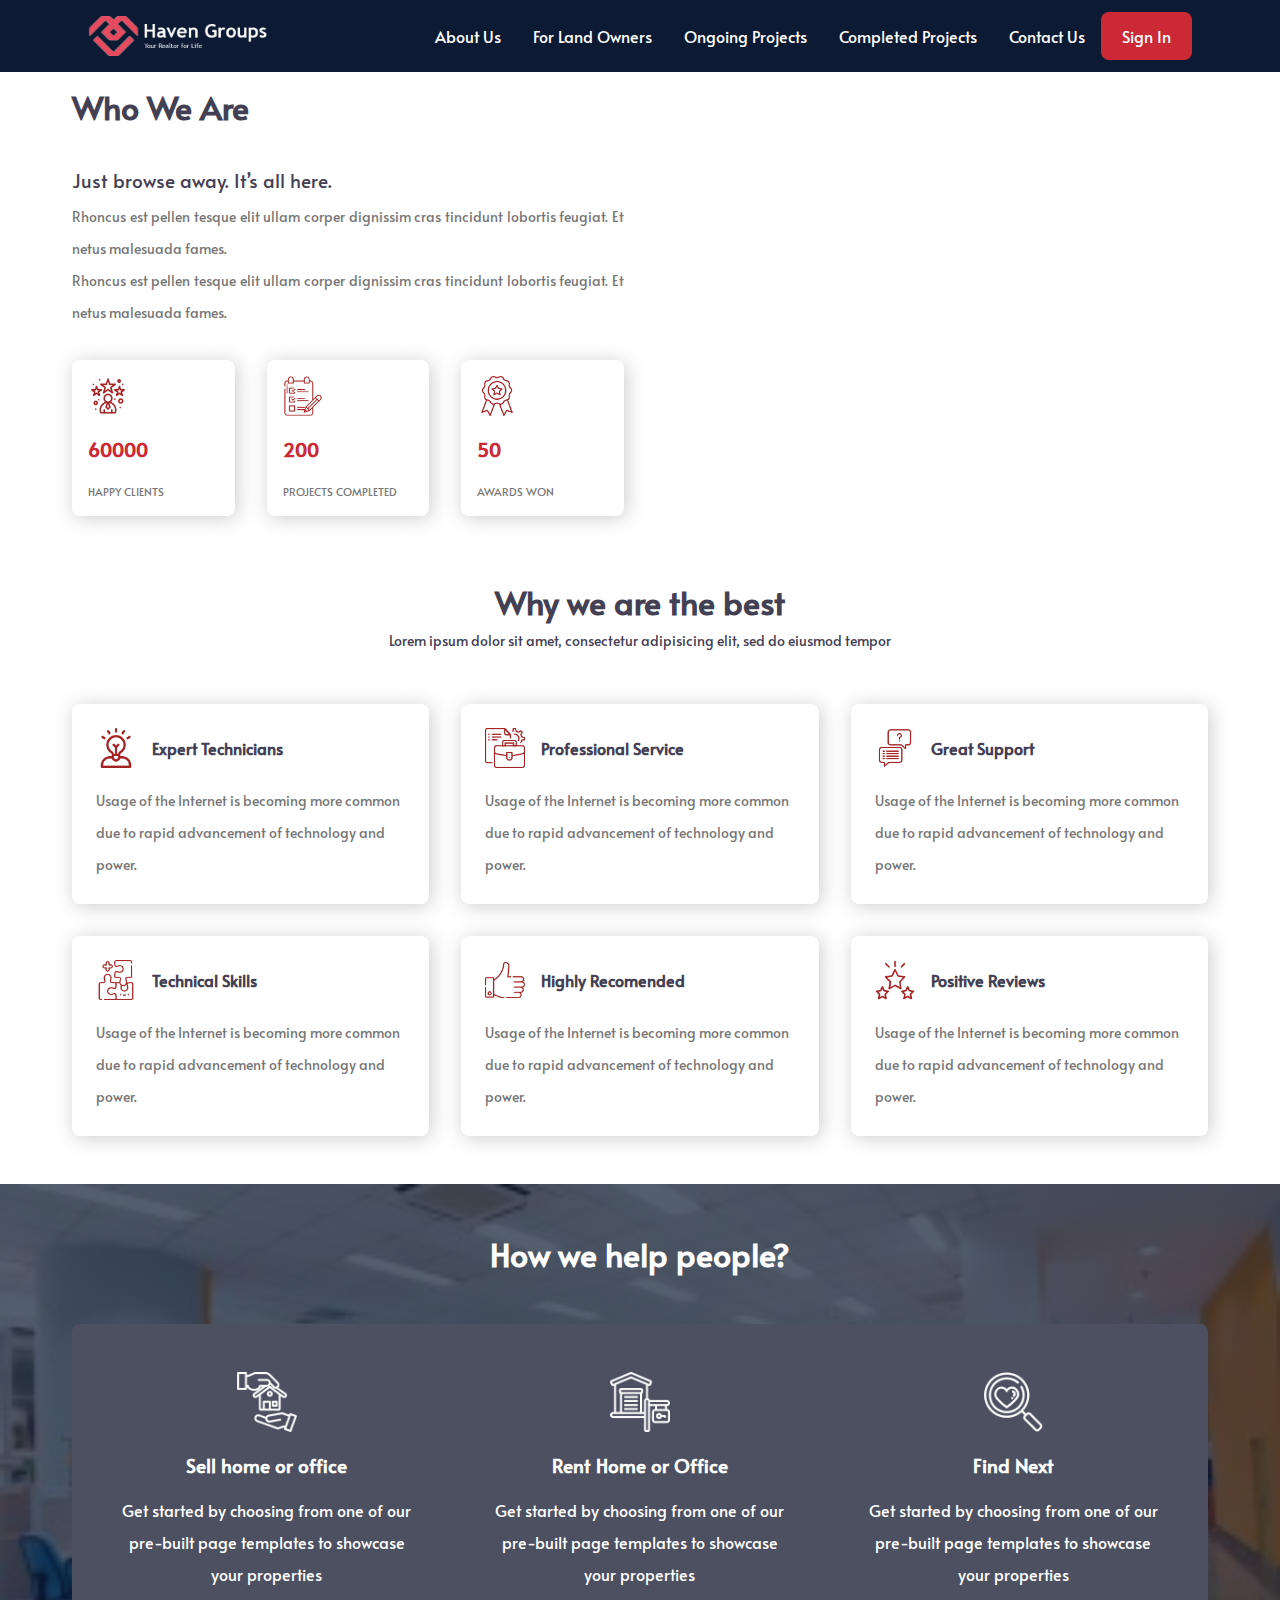
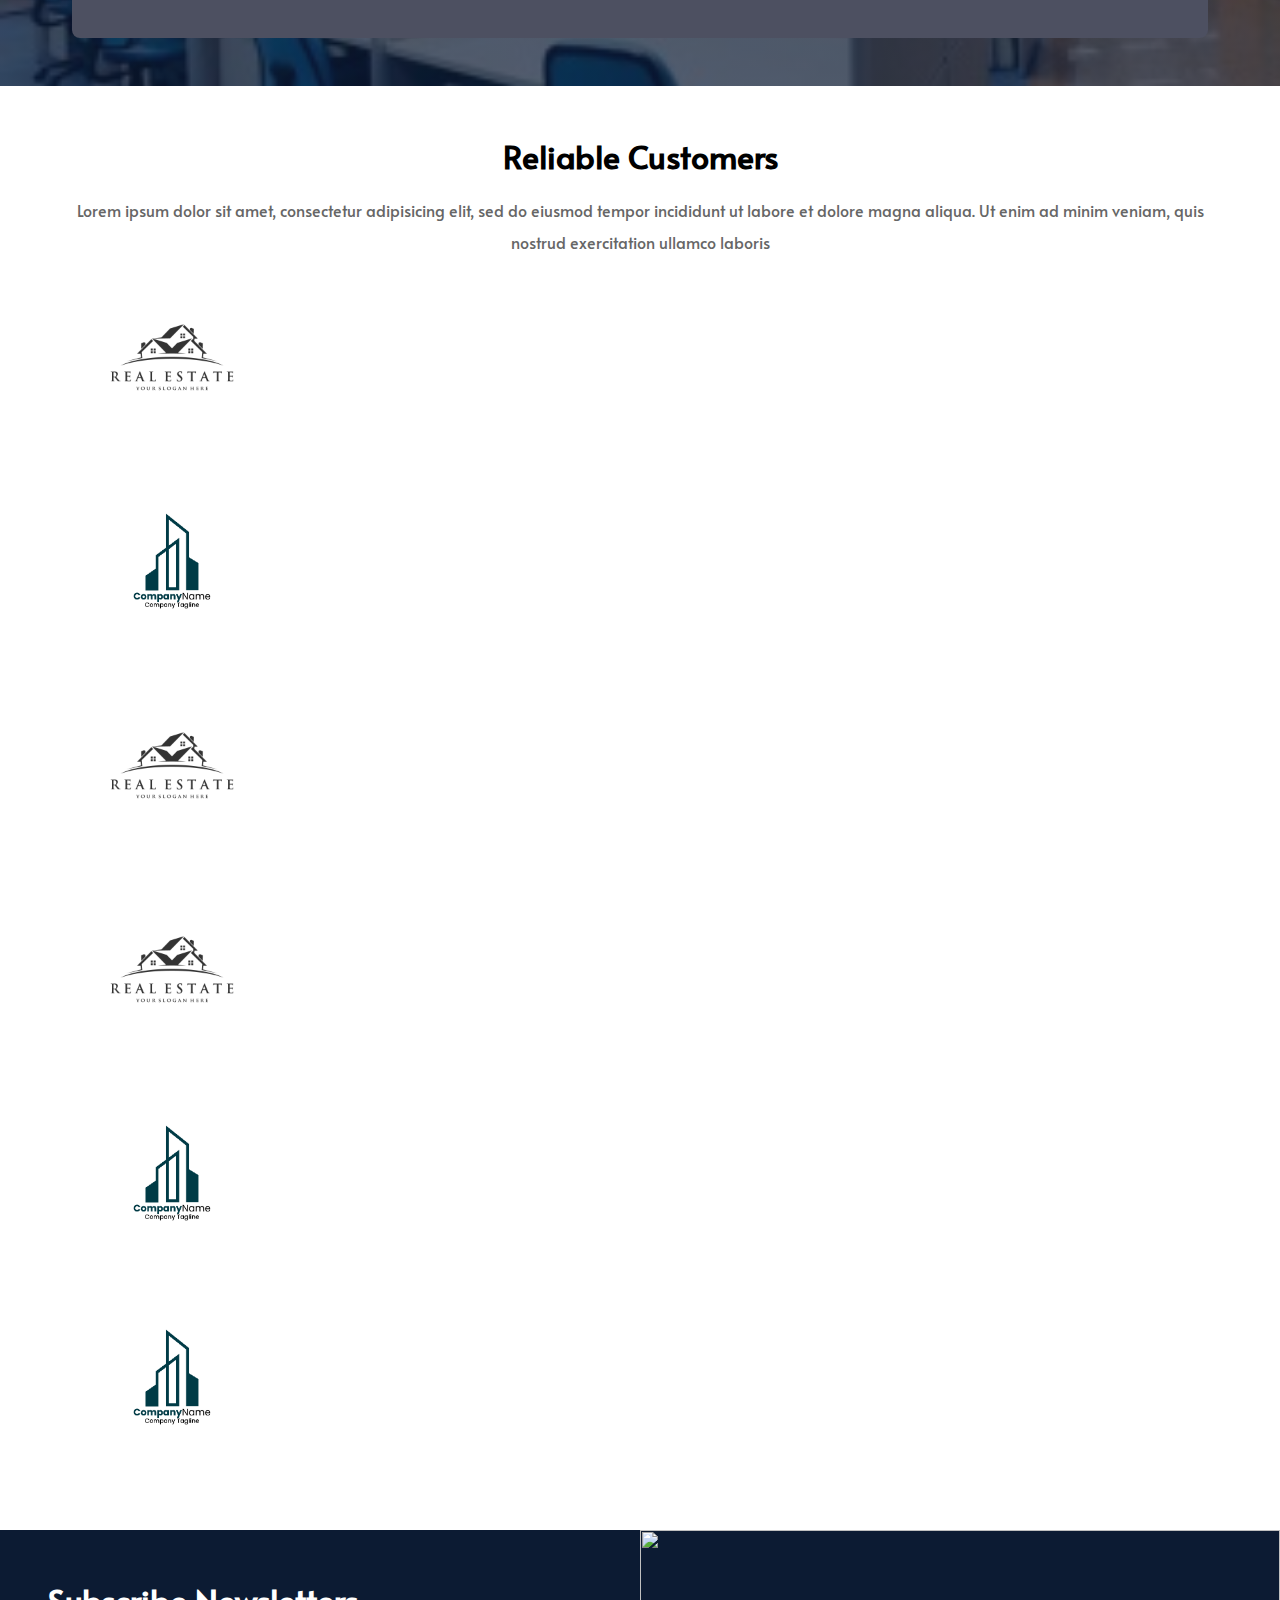
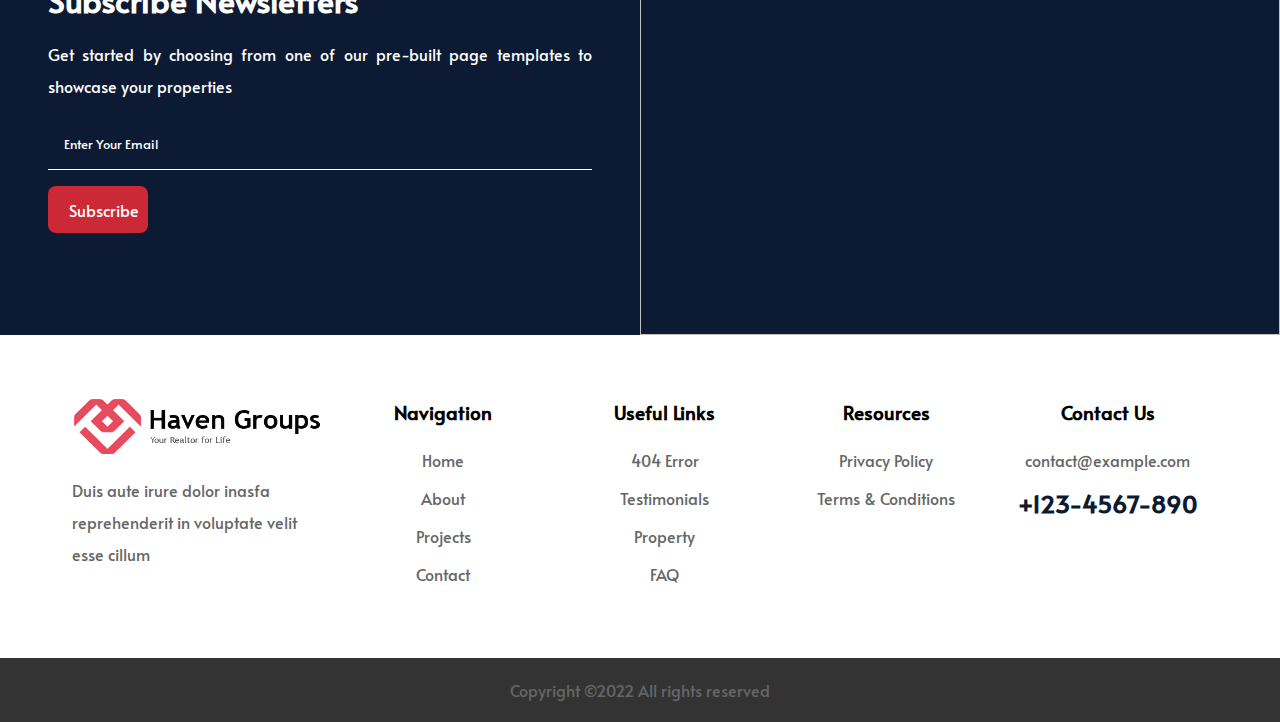
==== about.html @ 777bc242 "add about page and make it responsive" ====
<!DOCTYPE html>
<html lang="en">
<head>
    <meta charset="UTF-8">
    <meta http-equiv="X-UA-Compatible" content="IE=edge">
    <meta name="viewport" content="width=device-width, initial-scale=1.0">
    <title>About Us</title>
      <!-- Favicon link-->
      <link rel="icon" type="image/x-icon" href="assets/img/fav-icon.png">

      <!-- Slick-Carousel CSS CDN -->
      <link rel="stylesheet" href="https://cdnjs.cloudflare.com/ajax/libs/slick-carousel/1.9.0/slick-theme.min.css"
          integrity="sha512-17EgCFERpgZKcm0j0fEq1YCJuyAWdz9KUtv1EjVuaOz8pDnh/0nZxmU6BBXwaaxqoi9PQXnRWqlcDB027hgv9A=="
          crossorigin="anonymous" referrerpolicy="no-referrer" />
      <link rel="stylesheet" href="https://cdnjs.cloudflare.com/ajax/libs/slick-carousel/1.9.0/slick.min.css"
          integrity="sha512-yHknP1/AwR+yx26cB1y0cjvQUMvEa2PFzt1c9LlS4pRQ5NOTZFWbhBig+X9G9eYW/8m0/4OXNx8pxJ6z57x0dw=="
          crossorigin="anonymous" referrerpolicy="no-referrer" />
      <!-- Font Awesome CDN -->
      <script src="https://kit.fontawesome.com/272a6bdf68.js" crossorigin="anonymous"></script>
      <!-- Vendors Css Files -->
      <!-- Main Css File -->
      <link rel="stylesheet" href="assets/css/main.css">
</head>
<body>
    <!-- Header -->
    <header id="header">
        <div class="container">
            <div class="navigation">
                <a href="index.html" class="logo-img"><img src="assets/img/main-logo.png" alt="logo"></a>
                <ul id="mymenu" class="menu">
                    <li><a href="about.html">About Us</a></li>
                    <li><a href="#">For Land Owners</a></li>
                    <li><a href="#">Ongoing Projects</a></li>
                    <li><a href="#">Completed Projects</a></li>
                    <li><a href="#">Contact Us</a></li>
                    <li><a href="#" class="menu-btn">Sign In</a></li>
                </ul>
                <a href="javascript:void(0);" id="mobile" onclick="OpenNav(this)"><i class="fas fa-bars" id="mobile-menu"></i></a>
            </div>
        </div>
    </header>
<!-- Header End-->
<!-- About -->

<section class="about">
<div class="container">
      <!-- Breadcrumb -->
   <ul class="breadcrumb">
    <li><a href="index.html" class="active">Home</a></li>
    <li>About</li>
</ul>
<!-- Breadcrumb End-->
<h1 class="about-title">Who We Are</h1>
<div class="about-sides">
    <div class="about-text">
        <h4>Just browse away. It’s all here.</h4>
        <p>Rhoncus est pellen tesque elit ullam corper dignissim cras tincidunt lobortis feugiat. Et netus malesuada fames.</p>
        <p>Rhoncus est pellen tesque elit ullam corper dignissim cras tincidunt lobortis feugiat. Et netus malesuada fames.</p>
        <div class="honors">
            <div class="honor-box">
                <img src="assets/img/feedback.png" style="width:40px;" alt="">
                <h3 class="honor-number">60000</h3>
                <small class="honor-title">HAPPY CLIENTS</small>
            </div>
            <div class="honor-box">
                <img src="assets/img/checklist.png" style="width:40px;" alt="">
                <h3 class="honor-number">200</h3>
                <small class="honor-title">PROJECTS COMPLETED</small>
            </div>
            <div class="honor-box">
                <img src="assets/img/award.png" style="width:40px;" alt="">
                <h3 class="honor-number">50</h3>
                <small class="honor-title">AWARDS WON</small>
            </div>
        </div>
    </div>
    <div class="about-img"><img src="assets/img/newsletter-img.jpg" alt=""></div>
</div>


</div>
</section>
 <!-- About End-->
 <!-- Why Us -->
<section class="why-us">
<div class="container">
    <h1 class="text-center why-us-title">Why we are the best</h1>
    <p class="text-center why-us-second-title">Lorem ipsum dolor sit amet, consectetur adipisicing elit, sed do eiusmod tempor</p>
    <div class="why-us-container">
        <div class="why-us-boxes">
            <div><img src="assets/img/guru.png" style="width: 40px;" alt=""><h1>Expert Technicians</h1></div>
            <p>Usage of the Internet is becoming more common due to rapid advancement of technology and power.</p>
        </div>
        <div class="why-us-boxes">
            <div><img src="assets/img/portfolio.png" style="width: 40px;" alt=""><h1>Professional Service</h1></div>
            <p>Usage of the Internet is becoming more common due to rapid advancement of technology and power.</p>
        </div>
        <div class="why-us-boxes">
            <div><img src="assets/img/technical-support.png" style="width: 40px;" alt=""><h1>Great Support</h1></div>
            <p>Usage of the Internet is becoming more common due to rapid advancement of technology and power.</p>
        </div>
        <div class="why-us-boxes">
            <div><img src="assets/img/skills.png" style="width: 40px;" alt=""><h1>Technical Skills</h1></div>
            <p>Usage of the Internet is becoming more common due to rapid advancement of technology and power.</p>
        </div>
        <div class="why-us-boxes">
            <div><img src="assets/img/recommendation.png" style="width: 40px;" alt=""><h1>Highly Recomended</h1></div>
            <p>Usage of the Internet is becoming more common due to rapid advancement of technology and power.</p>
        </div>
        <div class="why-us-boxes">
            <div><img src="assets/img/star.png" style="width: 40px;" alt=""><h1>Positive Reviews</h1></div>
            <p>Usage of the Internet is becoming more common due to rapid advancement of technology and power.</p>
        </div>
    </div>

</div>
</section>


 <!-- Why Us End-->

<!-- CTA -->
<section class="cta">
    <div class="container">
        <h1 class="text-center main-title-2">How we help people?</h1>
        <div class="cta-container">
            <div class="cta-box">
                <img src="assets/img/sell.png" style="width:60px;" alt="">
                <h3>Sell home or office</h3>
                <p>Get started by choosing from one of our pre-built page templates to showcase your properties</p>
            </div>
            <div class="cta-box">
                <img src="assets/img/rent.png" style="width:60px;" alt="">
                <h3>Rent Home or Office</h3>
                <p>Get started by choosing from one of our pre-built page templates to showcase your properties</p>
            </div>
            <div class="cta-box">
                <img src="assets/img/find.png" style="width:60px;" alt="">
                <h3>Find Next</h3>
                <p>Get started by choosing from one of our pre-built page templates to showcase your properties</p>
            </div>
        </div>
    </div>
    </section>
<!-- CTA End-->
<!-- Customers -->
<section class="customer" style="margin-top: 0;">
    <div class="container">
        <h1 class="text-center customer-title">Reliable Customers</h1>
        <p class="text-center">Lorem ipsum dolor sit amet, consectetur adipisicing elit, sed do eiusmod tempor incididunt ut labore et dolore magna aliqua. Ut enim ad minim veniam, quis nostrud exercitation ullamco laboris</p>
        <div class="responsive-3">
            <div><img src="assets/img/logo-1.png" style="width:200px;" alt=""></div>
            <div><img src="assets/img/logo-2.png" style="width:200px;" alt=""></div>
            <div><img src="assets/img/logo-1.png" style="width:200px;" alt=""></div>
            <div><img src="assets/img/logo-1.png" style="width:200px;" alt=""></div>
            <div><img src="assets/img/logo-2.png" style="width:200px;" alt=""></div>
            <div><img src="assets/img/logo-2.png" style="width:200px;" alt=""></div>
        </div>
    </div>
    </section>
    <!-- Customers End-->
    <!-- Newsletter -->
    <section class="newsletter">
    
        <div class="sides">
            <div class="left">
                <h1>Subscribe Newsletters</h1>
                <p>Get started by choosing from one of our pre-built page templates to showcase your properties</p>
                <form action="">
                    <input type="text" class="newsletter-input" placeholder="Enter Your Email">
                    <a href="#" class="newsletter-btn">Subscribe</a>
                </form>
            </div>
          <img src="assets/img/newsletter-img.jpg" alt="">
        </div>
    
    </section>
<!-- Newsletter End -->

<!-- Footer -->
<footer>
    <div class="container">
        <div class="footer-columns">
            <div class="info-column">
                <img src="assets/img/main-logo-black.png" style="width:250px;" alt="">
                <p>Duis aute irure dolor inasfa reprehenderit in voluptate velit esse cillum</p>
                <ul>
                    <li><a href="#"><i class="fab fa-facebook"></i></a></li>
                    <li><a href="#"><i class="fab fa-twitter"></i></a></li>
                    <li><a href="#"><i class="fab fa-linkedin"></i></a></li>
                    <li><a href="#"><i class="fab fa-instagram"></i></a></li>
                </ul>
            </div>
            <div class="navigation-column">
                <h3>Navigation</h3>
                <ul>
                    <li><a href="#">Home</a></li>
                    <li><a href="#">About</a></li>
                    <li><a href="#">Projects</a></li>
                    <li><a href="#">Contact</a></li>
                </ul>
            </div>
            <div class="useful-column">
                <h3>Useful Links</h3>
                <ul>
                    <li><a href="#">404 Error</a></li>
                    <li><a href="#">Testimonials</a></li>
                    <li><a href="#">Property</a></li>
                    <li><a href="#">FAQ</a></li>
                </ul>
            </div>
            <div class="resource-column">
                <h3>Resources</h3>
                <ul>
                    <li><a href="#">Privacy Policy</a></li>
                    <li><a href="#">Terms & Conditions</a></li>
                 
                </ul>
            </div>
            <div class="contact-column">
                <h3>Contact Us</h3>
                <ul>
                    <li><a href="mailto:contact@example.com">contact@example.com</a></li>
                    <li><a href="tel:+123-4567-890">+123-4567-890</a></li>
                 
                </ul>
            </div>
        </div>
    </div>
    <div class="footer-2"><p class="text-center">Copyright ©2022 All rights reserved</p></div>

</footer>


<!-- Footer End-->



       <!-- Jquery CDN -->
       <script src="https://ajax.googleapis.com/ajax/libs/jquery/3.6.0/jquery.min.js"></script>
    <!--Slick-Carousel Js CDN  -->
    <script src="https://cdnjs.cloudflare.com/ajax/libs/slick-carousel/1.9.0/slick.min.js"
        integrity="sha512-HGOnQO9+SP1V92SrtZfjqxxtLmVzqZpjFFekvzZVWoiASSQgSr4cw9Kqd2+l8Llp4Gm0G8GIFJ4ddwZilcdb8A=="
        crossorigin="anonymous" referrerpolicy="no-referrer"></script>
 
    <!-- Main Js File -->
    <script src="assets/js/app.js"></script>
</body>
</html>
---- assets/css/main.css ----
@import url('https://fonts.googleapis.com/css2?family=Alata&display=swap');
/* Utilities*/
*{
    margin: 0;
    padding: 0;
    box-sizing: border-box;
    font-family: 'Alata', sans-serif;
}

.container{
    max-width: var(--max-width);
    margin: auto;
   padding: 0 2rem;
}
body,html{
    overflow-x: hidden;
    background-color: #FFFFFF;
   
}
p{
    text-align: justify;
    line-height: 32px;
}
ul{
    list-style: none;
}
a{
    text-decoration: none;
}
.text-center{
    text-align: center;
}

:root{
    --primary-color:#0C1B33;
    --link-hover:#FC814A;
    --light-color:#FFFFFF;
    --dark-button:#CC2936;
    --light-button:transparent;
    --button-hover:#EF959D;
    --dark-color:#000000;
    --max-width:1200px;
}
img{
    width: 100%;
}
.slick-next:before,.slick-prev:before{
    color: #000;
    font-size: 2rem;
}

/* Utilities End*/
/* Header */
header{
    background-color: var(--primary-color);
    transition: all 0.5s ease-in-out;
  
}
#header.sticky{
    position: fixed;
    top: 0;
    z-index: 5;
    transition: all 0.5s ease-in-out;
    width: 100%;
}
.navigation{
    display: grid;
    align-items: center;
    justify-content: space-between;
    padding: 1rem;
    grid-template-columns: repeat(2, 1fr);
}
.navigation .logo-img{
    width: 180px;
    align-items: center;
    display: flex;
}
.navigation ul{
    display: flex;
    align-items: center;
    justify-self: flex-end;
}
.navigation ul li a{
    color: var(--light-color);
    padding: 1rem;
    transition: all 0.5s ease;
    white-space: nowrap;
}
.navigation ul li a:hover{
    color: var(--link-hover);
}
.navigation ul li .menu-btn{
    color: var(--light-color);
    background-color: var(--dark-button);
    padding:0.8rem 1.3rem;
    border-radius: 8px;
    font-size: 1rem;
    transition: all 0.3s ease;
}
.navigation ul li .menu-btn:hover{
    background-color: var(--button-hover);
    color: var(--light-color);
}
.navigation .fa-bars{
    color: var(--light-color);
    font-size: 2rem;
    display: none;
}
.navigation .fa-x{
    color: var(--light-color);
    font-size: 2rem;
    display: none;
}

/* Header End*/
/* Option */
.option{
    padding: 1rem 0;
}
.option form{
    display: grid;
    grid-template-columns: repeat(4, 1fr);
    gap: 1.5rem;
    justify-content: center;
    align-items: center;
}
.option form select{
    padding: 0.9rem 2rem 0.9rem 1rem;
    border: 1px solid #ccc;
    outline: none;
    border-radius: 5px;
    font-size: 0.9rem;
    box-sizing: content-box !important;
}
.option form select option{ 
    font-size: 0.9rem;
}
.option form .search-btn{
    background-color: #0C1B33;
    color: #FFFFFF;
    padding:1rem;
    text-align: center;
    border-radius: 8px;
    font-size: 1rem;
    width: 100px;
    transition: all 0.3s ease;
}
.option form .search-btn:hover{
    background-color:#13adb3;
}
/* Option End*/
/* Hero */
.hero{
    background:linear-gradient(rgba(20,20,20,0.5),rgba(20,20,20,0.5)), url('../img/hero-img.jpg')no-repeat center center / cover;
    height: 100vh;
}
.hero .hero-content{
    display: grid;
    grid-template-columns: repeat(2, 1fr);
    align-items: center;
    height: 100vh;
}
.hero .hero-content .content h1{
    color: #FFFFFF;
    font-size: 3rem;
}
.hero .hero-content .content p{
    color: #FFFFFF;
    padding: 1.5rem 0;
}
.hero .hero-content .content .hero-btn{
    color: #FFFFFF;
    border: 1px solid #FFFFFF;
    padding: 1rem;
    border-radius: 4px;
    outline: none;
    overflow: hidden;
    font-size: 1.2rem;
    position: relative;
    display: inline-block;
    transition: all 0.5s ease;
}
.hero .hero-content .content .hero-btn::before{
    content: "";
    position: absolute;
    height: 150px;
    background-color: rgba(255, 255, 255,0.5);
    left: -80%;
    transform:rotate(35deg);
    width:70px;
    top: -100%;
    transition: all 120ms linear;
}

.hero .hero-content .content .hero-btn:hover::before{
    left: 120%;
}
/* Hero */
/* Services */

.service{
    padding: 3rem 0;
}
.service .service-boxes{
    display: grid;
    grid-template-columns: repeat(3, 1fr);
    align-items: center;
    gap: 2rem;
  
}
.service .service-boxes .box{
    display: flex;
    background-color:white;
    border-radius: 5px;
    padding: 1rem;
    transition: all 0.5s ease-in;
}
.service .service-boxes .box:hover{
    box-shadow: 0 0 5px #888;
}
.service .service-boxes .box img{
    align-self: flex-start;
    padding-right: 0.8rem;
}
.service .service-boxes .box .box-text h3{
    color: #222;
}
.service .service-boxes .box .box-text p{
    color: #666;
    text-align: justify;
    padding-top: .7rem;
}

/* Services End*/
/* Properties */
.responsive{
    margin: 3rem 0;
}
.main-title{
    font-size: 2rem;
}
.property{
    padding: 3rem 0;
}
.card-img{
    position: relative;
    overflow: hidden;
    border-radius: 8px;
    margin: 0 1rem;
}
.card-img img{
    transition: 0.6s ease-in-out;
}
.card-img:hover img{
    transform: scale(1.5);
}
.card-img .img-tag{
    background-color: #CC2936;
    color: #FFFFFF;
    padding: 0.6rem 1rem;
    display: inline-block;
    font-size: 16px;
    position: absolute;
    top: 1rem;
    right: -5px;
}
.card .card-content{
    margin: 1rem;
}
.card .card-title{
    display: flex;
    justify-content: flex-start;
    align-items: center;
    font-size: 1rem;
    margin-bottom: 1rem;
}
.card .card-title .title-tag{
    display: inline-block;
    background-color:orange;
    color: #111;
    text-align: center;
    padding: 0.3rem 0.5rem;
    font-size: 14px;
    margin-left: 1rem;
}
.card .card-text{
    padding: 1.5rem 0;
    border-top: 1px solid #ccc;
    border-bottom: 1px solid #ccc;
}
.card .card-text small{
    color: #555;
}
.card .card-text div{
    display: flex;
    justify-content: space-between;
    align-items: center;
    margin-top: 1rem;
}
.card-btn{
    background-color: #0C1B33;
    color: #FFFFFF;
    padding: 1rem;
    text-align: center;
    font-size: 1rem;
    border-radius: 8px;
    margin: 1rem auto;
    display: block;
    width: 150px;
    transition: all 0.3s ease;
}
.card-btn:hover{
    background-color: #13adb3;
}

/* Properties End*/
/* CTA */
.cta{
    padding:3rem 0;
    background:linear-gradient(rgba(12, 27, 51,0.7),rgba(12, 27, 51,0.7)), url('../img/gallery/property3.jpg')no-repeat center center / cover;
}
.cta .main-title-2{
    color: #FFFFFF;
    font-size: 2rem;
    padding-bottom: 3rem;
}
.cta .cta-container{
    background-color: #4D5061;
    display: grid;
    grid-template-columns: repeat(3, 1fr);
    padding: 2rem;
    gap: 3rem;
    border-radius: 8px;
}
.cta .cta-box{
    padding: 1rem;
    text-align: center;
    color: #FFFFFF;
}
.cta .cta-box h3{
    padding: 1rem 0;
}
.cta .cta-box p{
    text-align: center;
}
/* CTA End*/
/* Property-2 */
.property-2 .img-tag{
    background-color:orange;
    color: #FFFFFF;
}
.property-2 .main-title{
    margin-top: 3rem;
}

/* Property-2 End*/
/* Testimonials */

.Testimonials{
    padding: 3rem 0;
    background-color: #FFFFFF;
}
.Testimonials .main-title{
    padding-bottom: 3rem;
}

.Testimonials .responsive-2 .single-card{
    padding: 2rem;
    border: 1px solid #ccc;
    border-radius: 5px;
    background-color: white;
    display: flex;
    justify-content: center;
    align-items: center;
    flex-direction: column;
  
}
.Testimonials .responsive-2 .single-card img{
    border-radius: 50%;
    width: 100px;
    height: 100px;
    display: block;
    margin: auto;
}
.Testimonials .responsive-2 .single-card p{
    text-align: center;
    color: #444;
    padding-top: 1rem;
}
.Testimonials .responsive-2 .single-card h4{
    text-align: center;
    padding: 1rem 0;
}
.Testimonials .responsive-2 .single-card small{
    text-align: center;
    color: #666;
    display: block;
}

.slick-slide {
    margin-right:10px;
    margin-left:10px;
}

/* Testimonials End*/
/* Blog */
.blog .blog-title{
    padding: 3rem 0;
}
.blog-container{
    display: grid;
    grid-template-columns: repeat(3, 1fr);
    gap: 1rem;
    justify-content: center;
    align-items: center;
}
.blog .blogs .blog-img-container{
    position: relative;
    overflow: hidden;
}
.blog .blogs .blog-img-container img:hover{
transform: scale(2);
}
.blog .blogs .blog-img-container img{
    transition: 0.6s ease-in-out;
    border-top-left-radius: 10px;
    border-top-right-radius: 10px;
    height: 220px;
}
.blog .blogs .blog-content{
    background-color:white;
    border-bottom-left-radius: 10px;
    border-bottom-right-radius: 10px;
    padding: 1rem;
}
.blog .blogs .blog-content small{
    color: #666;
}

.blog .blogs .blog-content h2{
    color: #CC2936;
    padding: 1rem 0;
}
.blog .blogs .blog-content p{
    text-align: justify;
    color: #666;
}

/* Blog End*/
/* Customers */
.customer{
    background-color: white;
    margin-top: 3rem;
    padding-bottom: 3rem;
}
.customer .customer-title{
    padding: 3rem 0 1rem 0;
}
.customer p{
    color: #666;
}

/* Customers End*/
/* Newsletter */
.newsletter{
margin-bottom: 3rem;
}
.newsletter .sides{
    display: grid;
    grid-template-columns: repeat(2, 1fr);
    background-color: #0C1B33;
    color: #FFFFFF;
   
}
.newsletter .sides .left{
    padding: 3rem 3rem 0 3rem;
   
}
.newsletter .sides .left p{
    padding-top: 1rem;
}
.newsletter .sides .left h1{
    font-size: 2rem;
}
.newsletter .sides img{
  height: 45vh;
  object-fit: cover;
 
}
.newsletter .sides .left form{
    display: flex;
    padding-top: 1rem;
    flex-direction: column;
    max-width: 600px;
}
.newsletter .sides .left form .newsletter-btn{
    color: var(--light-color);
    background-color: var(--dark-button);
    padding:0.8rem 1.3rem;
    border-radius: 8px;
    display: inline;
    width: 100px;
    margin-top: 1rem;
    font-size: 1rem;
    transition: all 0.3s ease;
}
.newsletter .sides .left form .newsletter-btn:hover{
    background-color: var(--button-hover);
    color: var(--light-color);
}
.newsletter .sides .left form input{
    background: var(--light-button);
    outline: none;
    border: none;
    border-bottom: 1px solid #FFFFFF;
    padding: 1rem;
    color: #FFFFFF;
}
.newsletter .sides .left form input::placeholder{
    color: #FFFFFF;
}
/* Newsletter End*/
/* Footer */
.footer-columns{
    display: grid;
    grid-template-columns: repeat(5,1fr);
    gap: 1.3rem;
    padding: 1rem 0 2rem 0;
}
.footer-columns h3{
    text-align: center;
}
.info-column p{
    color: #666;
    padding-top: 1rem;
    text-align: left;
}
.info-column ul{
    display: flex;
    justify-content:flex-start;
    align-items: center;
    padding-top: 1rem;
}
.info-column ul li a{
    color: #999;
    font-size: 1.1rem;
    padding: 1rem 1rem 1rem 0;
    transition: 0.3s ease-in-out;
}
.info-column ul li a:hover{
    color: var(--dark-button);
}
.navigation-column ul{
display: flex;
flex-direction: column;
justify-content: center;
margin-top: 1rem;
}
.navigation-column ul li a{
    text-align: center;
    display: block;
    padding: .5rem;
    transition: 0.3s ease-in-out;
    color: #666;
}
.useful-column ul{
    display: flex;
flex-direction: column;
justify-content: center;
margin-top: 1rem;
}
.useful-column ul li a{
    text-align: center;
    display: block;
    padding: .5rem;
    transition: 0.3s ease-in-out;
    color: #666;
}
.resource-column ul{
    display: flex;
    flex-direction: column;
    justify-content: center;
    margin-top: 1rem;
}
.resource-column ul li a{
    text-align: center;
    display: block;
    padding: .5rem;
    transition: 0.3s ease-in-out;
    color: #666;
}
.contact-column ul{
    display: flex;
    flex-direction: column;
    justify-content: center;
    margin-top: 1rem;
}
.contact-column ul li a{
    text-align: center;
    display: block;
    padding: .5rem;
    transition: 0.3s ease-in-out;
    color: #666;
}
.navigation-column a:hover,
.useful-column a:hover,
.resource-column a:hover,
.contact-column a:hover{
    color: var(--dark-button);
}
.contact-column ul li:last-child a{
    color: #0C1B33;
    font-size: 1.5rem;
    font-weight: 900;
}
.contact-column ul li:last-child a:hover{
    color: var(--dark-button);
}
.footer-2{
    padding: 1rem;
    background-color: #333;
    margin-top: 1rem;
}
.footer-2 p{
    color: #666;
}
/* Footer End*/
/* Breadcrumb */
.breadcrumb{
    display: flex !important;
    padding: 2rem 0;
}
.breadcrumb li + li:before{
    content: "/\00a0";
    color: #0C1B33;
    padding: 8px;
}
.breadcrumb li a,.breadcrumb li{
    font-size: 15px;
    color: #666;
    transition: 0.3s ease;
}
.breadcrumb li a{
    color: rgb(71, 71, 214);
}
.breadcrumb li a:hover{
    color: var(--dark-button);
}
/* Breadcrumb End*/
/* About */
.about{
    background-color: #FFFFFF;
}
.about-title{
    margin-bottom: 2rem;
    font-size: 2rem;
    color: #444054;
}
.about-sides{
    display: grid;
    gap: 2rem;
    grid-template-columns: repeat(2, 1fr);
}
.about-text h4{
    padding: .4rem 0;
    font-size: 1.2rem;
    color: #444054;
    font-weight: 500;
}
.about-text p{
    color: #777;
    font-size: .9rem;
    text-align: justify;
   
}
.honors{
    display: grid;
    grid-template-columns: repeat(3, 1fr);
    gap: 2rem;
    margin-top: 2rem;
}
.about-img img{
    border-radius:10px;
    object-fit: cover;
}
.honor-box{
    background-color: #FFFFFF;
    box-shadow: 2px 2px 20px #ccc;
    padding: 1rem;
    border-radius: 8px;
}
.honor-box h3{
    padding: 1rem 0;
    color: var(--dark-button);
}
.honor-box small{
    font-size: .7rem;
    color: #777;
}

/* About End*/
/* Why-Us */
.why-us{
    padding-top: 4rem;
    background-color: #FFFFFF;
}
.why-us-container{
    display: grid;
    grid-template-columns: repeat(3, 1fr);
    gap: 2rem;
    margin-top: 3rem;
    padding-bottom: 3rem;
}
.why-us-title{
    color: #444054;
    font-size: 2rem;
}
.why-us-second-title{
    color: #444054;
    font-size: .9rem;
    font-weight: 400;
}
.why-us-boxes{
    background-color: #FFFFFF;
    box-shadow: 2px 2px 20px #ccc;
    padding: 1.5rem;
    border-radius: 8px;
}
.why-us-boxes div{
    display: flex;
    justify-content:flex-start;
    align-items: center;

}
.why-us-boxes div h1{
    padding-left: 1rem;
    color: #444054;
    font-size: 1rem;
}
.why-us-boxes p{
    color: #777;
    font-size: .9rem;
    text-align: left;
    padding-top: 1rem;

}
/* Why-Us End*/


/* SmartPhones*/
@media(max-width:500px){
    .navigation{
        grid-template-columns: 1fr 1fr 1fr;
        justify-content: space-between;
    }
    .navigation .menu{
      display: none;
    }
    .navigation .menu.responsive{
        display: flex;
        flex-direction: column;
        justify-self: center;
        order: 3;
        margin-top: 1rem;
        grid-column: 1 / span 3;
    }
    .navigation .menu.responsive li a{
        text-align: center;
        padding: 1rem 0;
        display: block;
    }
    .fa-bars{
        display: block !important;
        text-align: right !important;
        
    }
    #mobile{
        grid-column: 2 / span 3;
    }
    .fa-x{
        display: block !important;
        text-align: right; 
    }
    .navigation .menu.responsive .fa-bars{
        display: block !important;
        text-align: right; 
    }
    .navigation .menu.responsive .fa-x{
        display: block !important;
        text-align: right; 
    }
    .menu-btn{
        padding: 1rem !important;
    }
    .option form{
        grid-template-columns: 1fr;
    }
    .hero .hero-content{
        grid-template-columns: 1fr;
        text-align: center;
    }
  
    .hero .hero-content h1{
        font-size: 2.5rem !important;
    }
    .service .service-boxes{
        grid-template-columns: 1fr;
    }
    .cta .cta-container{
        grid-template-columns: 1fr;
    }
    .blog-container{
        grid-template-columns: 1fr;
    }
    .newsletter .sides{
        grid-template-columns: 1fr;
    }
    .newsletter .left{
        padding-bottom: 2.5rem !important;
    }
    .footer-columns{
        grid-template-columns: 1fr;
    }
    .info-column img{
        display: block;
        margin: auto;
    }
    .info-column p{
        text-align: center !important;
    }
    .info-column ul{
        justify-content: center;
    }
    .about-sides{
        grid-template-columns: 1fr;
    }
    .honors{
        grid-template-columns: 1fr;
    }
    .honor-box{
        text-align: center;
    }
    .why-us-container{
        grid-template-columns: 1fr;
    }
}


/*SmartPhones End*/
/* Tablets */
@media (min-width:501px) and (max-width:990px){
    .navigation{
        grid-template-columns: 1fr 1fr 1fr;
        justify-content: space-between;
    }
    .navigation .menu{
      display: none;
    }
    .navigation .menu.responsive{
        display: flex;
        flex-direction: column;
        justify-self: center;
        order: 3;
        margin-top: 1rem;
        grid-column: 1 / span 3;
    
    }
    .navigation .menu.responsive li a{
        text-align: center;
        padding: 1rem 0;
        display: block;
    }
    .fa-bars{
        display: block !important;
        text-align: right !important;
        
    }
    #mobile{
        grid-column: 2 / span 3;
    }
    .fa-x{
        display: block !important;
        text-align: right; 
    }
    .navigation .menu.responsive .fa-bars{
        display: block !important;
        text-align: right; 
    }
    .navigation .menu.responsive .fa-x{
        display: block !important;
        text-align: right; 
    }
    .menu-btn{
        padding: 1rem !important;
    }
    .option form{
        grid-template-columns: 1fr;
    }
    .about-sides{
        grid-template-columns: 1fr;
    }
    .honors{
        grid-template-columns: 1fr;
    }
    .honor-box{
        text-align: center;
    }
    .why-us-container{
        grid-template-columns: repeat(2, 1fr);
    }
}


/* Tablets End*/
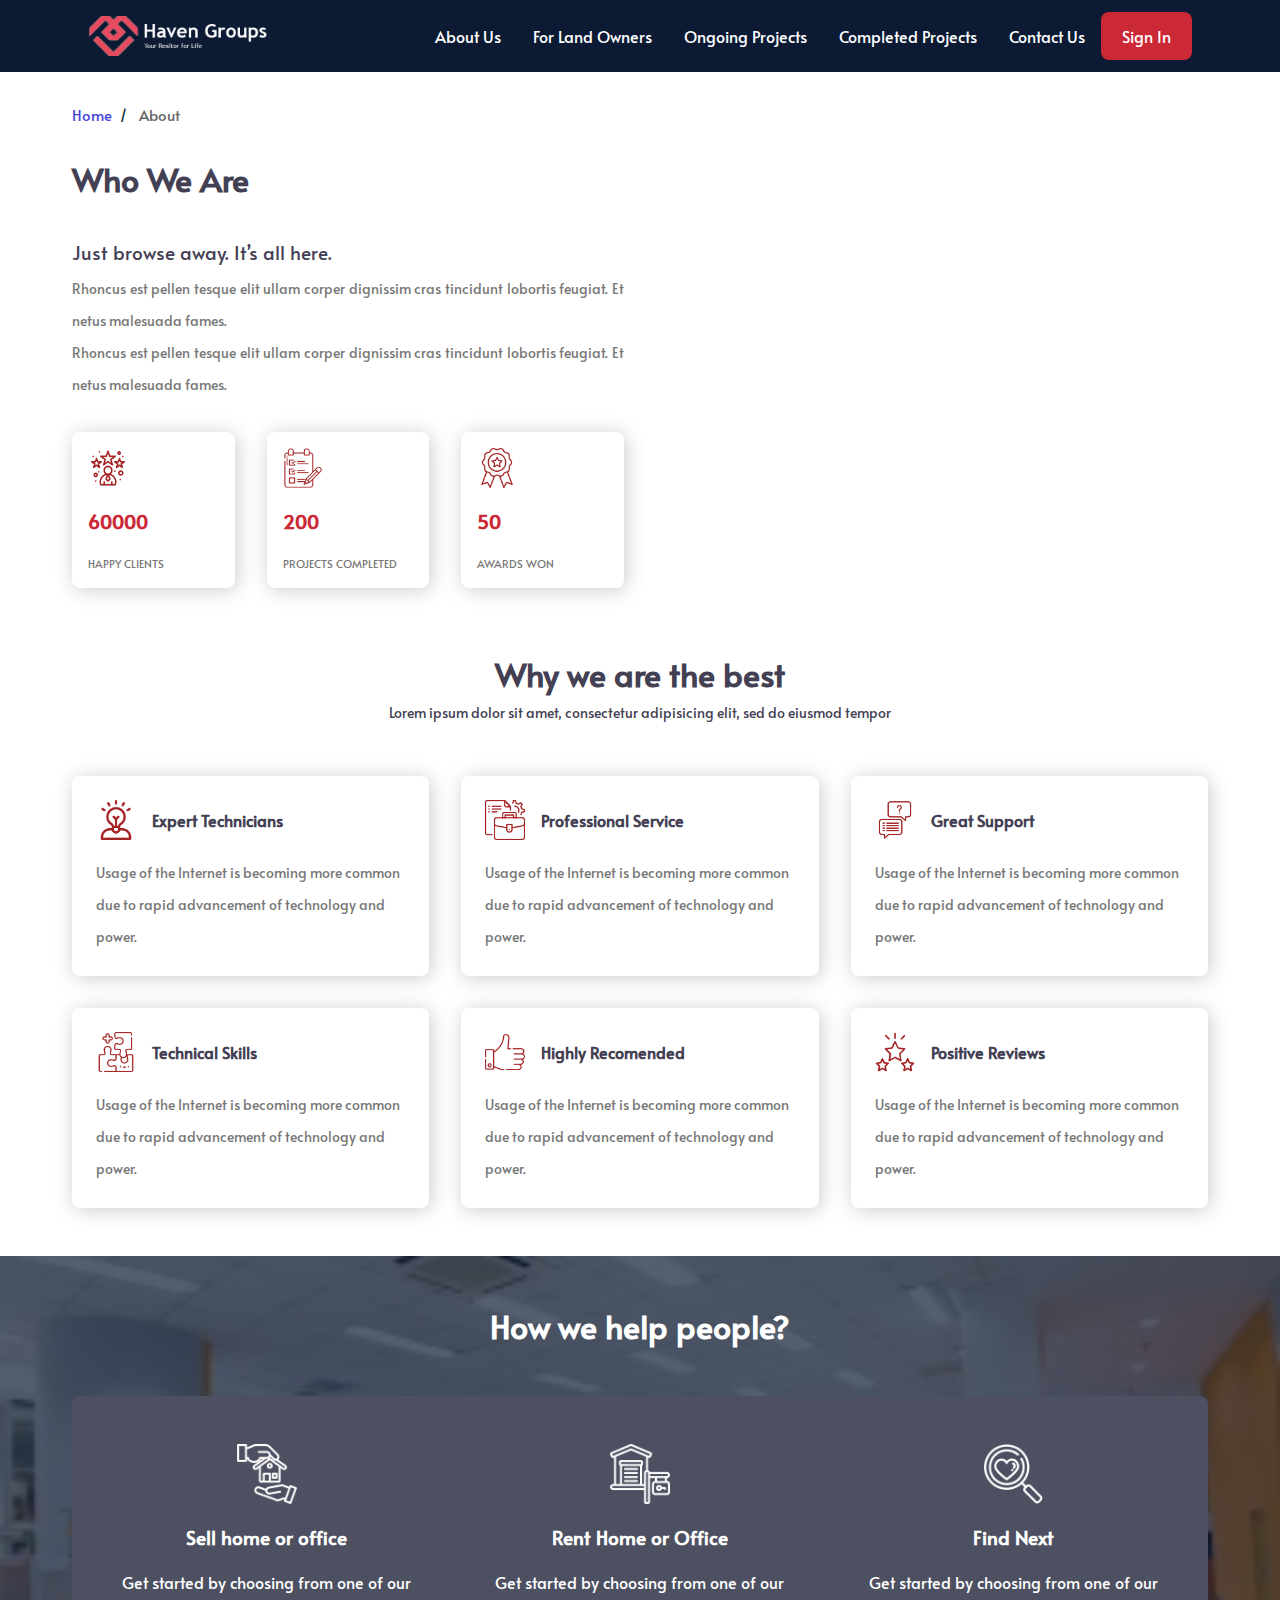
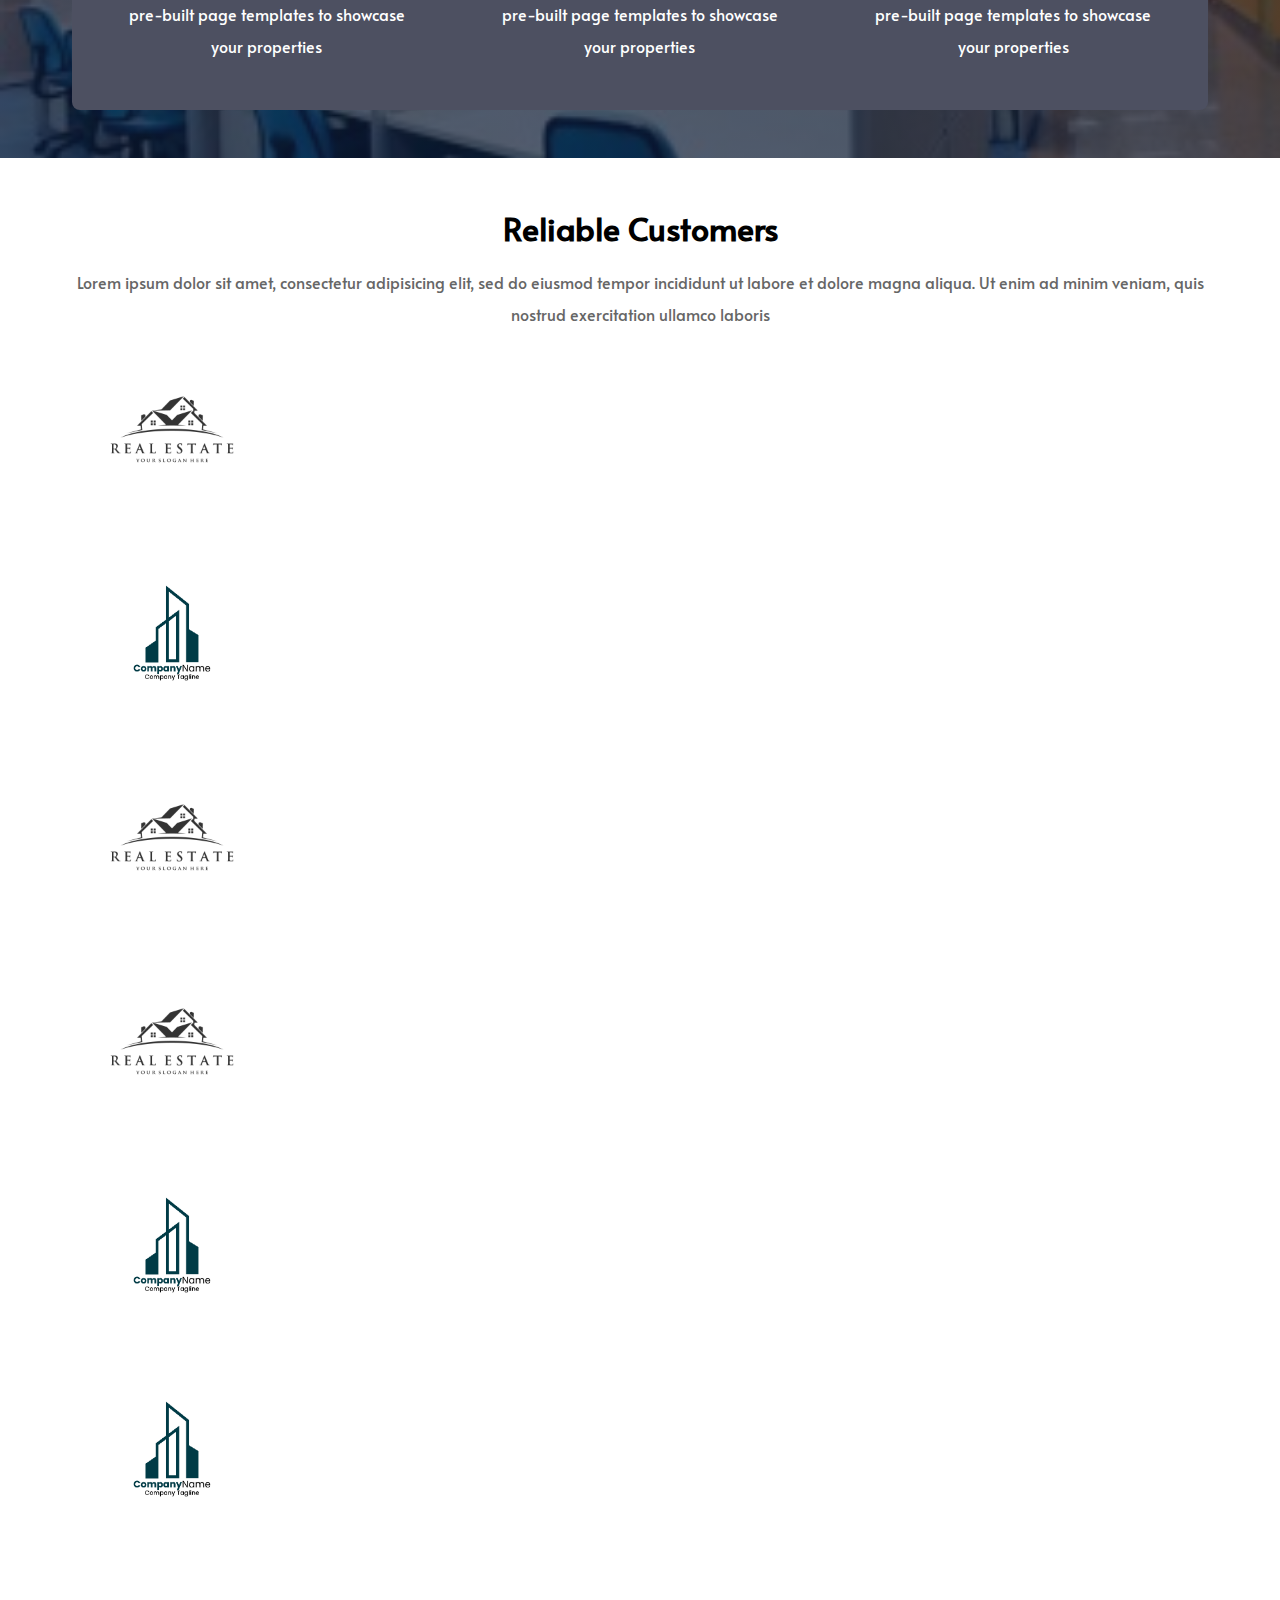
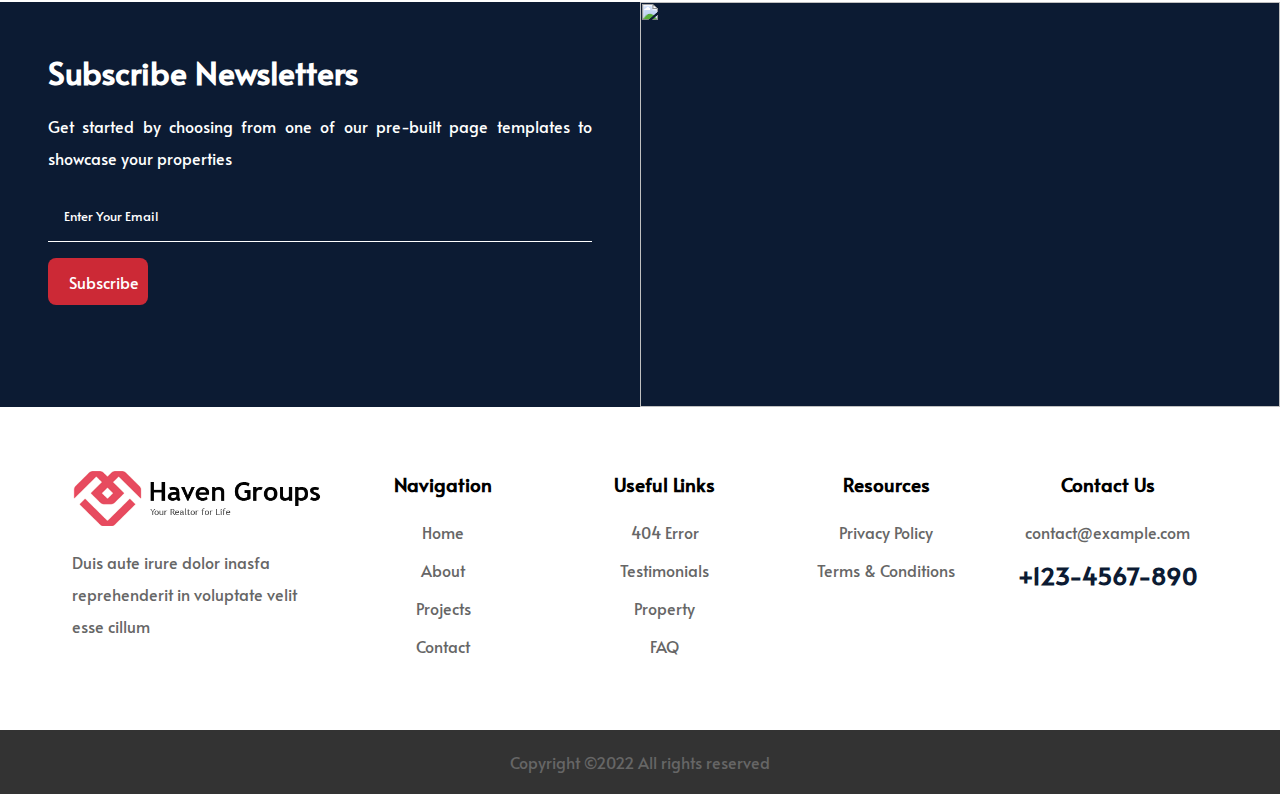
==== commit 295c16eb: "edit link direction #1" ====
--- a/about.html
+++ b/about.html
@@ -29,8 +29,8 @@
                 <a href="index.html" class="logo-img"><img src="assets/img/main-logo.png" alt="logo"></a>
                 <ul id="mymenu" class="menu">
                     <li><a href="about.html">About Us</a></li>
-                    <li><a href="#">For Land Owners</a></li>
-                    <li><a href="#">Ongoing Projects</a></li>
+                    <li><a href="ForLandOwners.html">For Land Owners</a></li>
+                    <li><a href="OngoingProjects.html">Ongoing Projects</a></li>
                     <li><a href="#">Completed Projects</a></li>
                     <li><a href="#">Contact Us</a></li>
                     <li><a href="#" class="menu-btn">Sign In</a></li>
@@ -194,9 +194,9 @@
             <div class="navigation-column">
                 <h3>Navigation</h3>
                 <ul>
-                    <li><a href="#">Home</a></li>
-                    <li><a href="#">About</a></li>
-                    <li><a href="#">Projects</a></li>
+                    <li><a href="index.html">Home</a></li>
+                    <li><a href="about.html">About</a></li>
+                    <li><a href="OngoingProjects.html">Projects</a></li>
                     <li><a href="#">Contact</a></li>
                 </ul>
             </div>
@@ -204,7 +204,7 @@
                 <h3>Useful Links</h3>
                 <ul>
                     <li><a href="#">404 Error</a></li>
-                    <li><a href="#">Testimonials</a></li>
+                    <li><a href="#Testimonials">Testimonials</a></li>
                     <li><a href="#">Property</a></li>
                     <li><a href="#">FAQ</a></li>
                 </ul>
--- a/assets/css/main.css
+++ b/assets/css/main.css
@@ -15,7 +15,7 @@
 body,html{
     overflow-x: hidden;
     background-color: #FFFFFF;
-   
+   scroll-behavior: smooth !important;
 }
 p{
     text-align: justify;
@@ -410,16 +410,20 @@
 .blog-container{
     display: grid;
     grid-template-columns: repeat(3, 1fr);
-    gap: 1rem;
+    gap: 2rem;
     justify-content: center;
     align-items: center;
 }
 .blog .blogs .blog-img-container{
     position: relative;
     overflow: hidden;
+    border-top-left-radius: 10px;
+    border-top-right-radius: 10px;
 }
 .blog .blogs .blog-img-container img:hover{
 transform: scale(2);
+border-top-left-radius: 10px;
+border-top-right-radius: 10px;
 }
 .blog .blogs .blog-img-container img{
     transition: 0.6s ease-in-out;
@@ -745,6 +749,83 @@
 
 }
 /* Why-Us End*/
+/*Ongoing Projects */
+.projects-title{
+    display: flex;
+    align-items: center;
+}
+.projects-title h1{
+    font-size: 1.8rem;
+    font-weight: 500;
+}
+.projects-title small{
+    font-size: .6rem;
+    width: 80px;
+    text-align: center;
+    display: inline-block;
+    margin-left: 1rem;
+    background-color: var(--dark-button);
+    color: #FFFFFF;
+    border-radius:5px;
+    padding:.3rem;
+}
+.project-image-boxes{
+    display: grid;
+    grid-template-columns: repeat(4, 1fr);
+    gap: 2rem;
+    margin: 1.5rem 0;
+}
+.projects-img{
+    position: relative;
+    display: inline-block;
+    overflow: hidden;
+    border-radius: 5px;
+}
+.projects-img::after{
+    content: "";
+    position: absolute;
+    background-color: rgba(20,20,20,0.3);
+    top: 0;
+    left: 0;
+    right: 0;
+    bottom: 0;
+    z-index: 1;
+}
+.projects-img img{
+    border-radius: 5px;
+    height: 100%;
+}
+.project-content{
+    position: absolute;
+    top: 1rem;
+    left: 1rem;
+    color: #FFFFFF;
+    z-index: 2;
+}
+/*Ongoing Projects End*/
+/* Featured Projects */
+.featured-title{
+    margin: 5rem 0 3rem 0;
+    font-weight: 500;
+}
+.featured_projects-container{
+    display: grid;
+    grid-template-columns: repeat(3, 1fr);
+    gap: 2rem;
+    margin-bottom: 5rem;
+}
+.featured_projects-container .card{
+    box-shadow: 2px 2px 6px #444;
+    border-radius: 8px !important;
+}
+.featured_projects-container .card .card-img{
+    margin: 0;
+    border-radius: 8px;
+}
+
+
+/* Featured Projects End*/
+
 
 
 /* SmartPhones*/
@@ -806,6 +887,7 @@
     .service .service-boxes{
         grid-template-columns: 1fr;
     }
+   
     .cta .cta-container{
         grid-template-columns: 1fr;
     }
@@ -841,6 +923,12 @@
         text-align: center;
     }
     .why-us-container{
+        grid-template-columns: 1fr;
+    }
+    .project-image-boxes{
+        grid-template-columns: 1fr;
+    }
+    .featured_projects-container{
         grid-template-columns: 1fr;
     }
 }
@@ -865,6 +953,17 @@
         grid-column: 1 / span 3;
     
     }
+    .hero .hero-content{
+        grid-template-columns: 1fr;
+        text-align: center;
+    }
+  
+    .hero .hero-content h1{
+        font-size: 2.5rem !important;
+    }
+    .cta .cta-container{
+        grid-template-columns: 1fr;
+    }
     .navigation .menu.responsive li a{
         text-align: center;
         padding: 1rem 0;
@@ -890,6 +989,9 @@
         display: block !important;
         text-align: right; 
     }
+    .service .service-boxes{
+       grid-template-columns: 1fr;
+    }
     .menu-btn{
         padding: 1rem !important;
     }
@@ -905,9 +1007,43 @@
     .honor-box{
         text-align: center;
     }
+    .blog-container{
+        grid-template-columns: 1fr;
+    }
+    .blog-container img{
+        object-fit: cover;
+    }
     .why-us-container{
         grid-template-columns: repeat(2, 1fr);
     }
+    .newsletter .sides{
+        grid-template-columns: 1fr;
+    }
+    .newsletter .left{
+        padding-bottom: 2.5rem !important;
+    }
+    .newsletter .sides .left p{
+        text-align: left;
+    }
+    .footer-columns{
+        grid-template-columns: 1fr;
+    }
+    .info-column img{
+        display: block;
+        margin: auto;
+    }
+    .info-column p{
+        text-align: center !important;
+    }
+    .info-column ul{
+        justify-content: center;
+    }
+    .project-image-boxes{
+        grid-template-columns: repeat(2, 1fr);
+    }
+    .featured_projects-container{
+        grid-template-columns: repeat(2, 1fr);
+    }
 }
 
 
